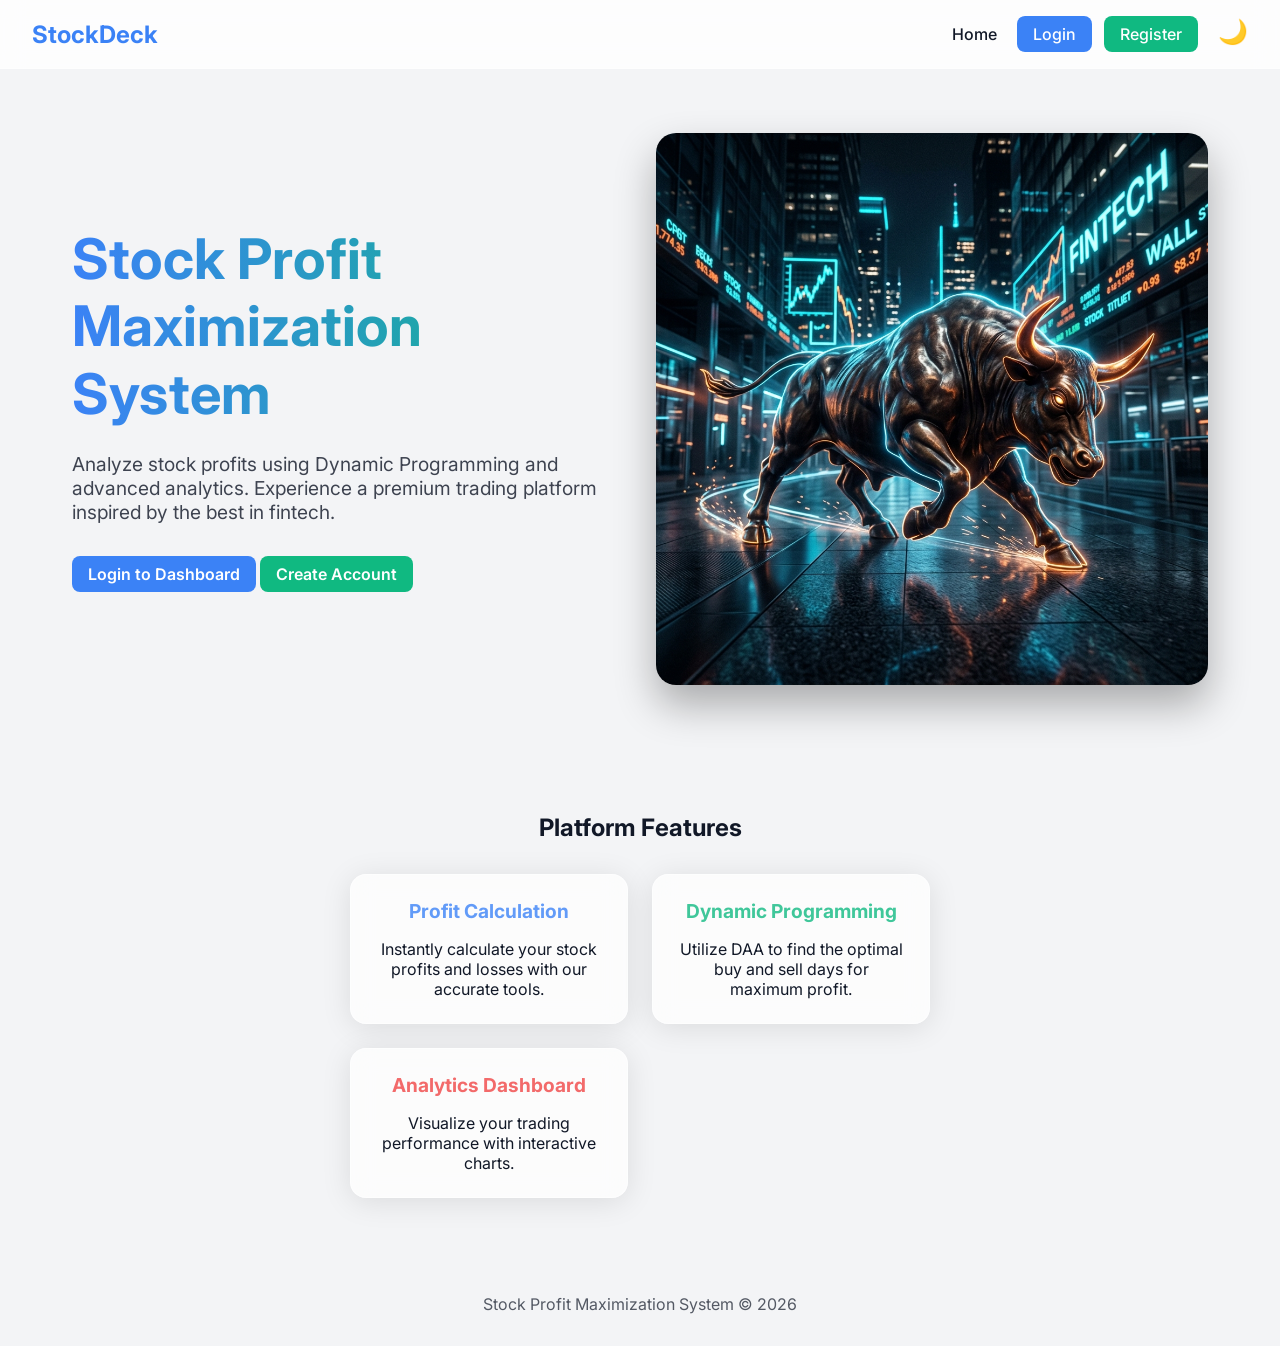
==== target/classes/static/index.html @ 5e8c015e "Initial commit: Stock Profit Maximization System" ====
<!DOCTYPE html>
<html lang="en" data-theme="dark">
<head>
    <meta charset="UTF-8">
    <meta name="viewport" content="width=device-width, initial-scale=1.0">
    <title>Stock Profit Maximization System</title>
    <link href="https://fonts.googleapis.com/css2?family=Inter:wght@400;500;600;700&display=swap" rel="stylesheet">
    <link rel="stylesheet" href="css/style.css">
</head>
<body>
    <nav>
        <a href="index.html" class="brand">StockDeck</a>
        <div class="links">
            <a href="index.html">Home</a>
            <a href="login.html" class="btn btn-primary" style="color: white; margin-left: 1rem;">Login</a>
            <a href="register.html" class="btn btn-success" style="color: white; margin-left: 0.5rem;">Register</a>
            <button id="theme-toggle" class="theme-toggle">☀️</button>
        </div>
    </nav>

    <main class="hero">
        <div class="hero-content">
            <h1>Stock Profit Maximization System</h1>
            <p>Analyze stock profits using Dynamic Programming and advanced analytics. Experience a premium trading platform inspired by the best in fintech.</p>
            <div>
                <a href="login.html" class="btn btn-primary">Login to Dashboard</a>
                <a href="register.html" class="btn btn-success">Create Account</a>
            </div>
        </div>
        <div class="hero-image">
            <!-- Premium Wall Street Bull Image -->
            <img src="img/bull.png" alt="Wall Street Charging Bull" />
        </div>
    </main>

    <!-- Features Section -->
    <section style="padding: 4rem 2rem; max-width: 1200px; margin: 0 auto;">
        <h2 style="text-align: center; margin-bottom: 2rem;">Platform Features</h2>
        <div class="stats-grid">
            <div class="glass-panel stat-card">
                <h3 style="font-size: 1.2rem; margin-bottom: 1rem; color: var(--primary-color);">Profit Calculation</h3>
                <p>Instantly calculate your stock profits and losses with our accurate tools.</p>
            </div>
            <div class="glass-panel stat-card">
                <h3 style="font-size: 1.2rem; margin-bottom: 1rem; color: var(--accent-color);">Dynamic Programming</h3>
                <p>Utilize DAA to find the optimal buy and sell days for maximum profit.</p>
            </div>
            <div class="glass-panel stat-card">
                <h3 style="font-size: 1.2rem; margin-bottom: 1rem; color: var(--danger-color);">Analytics Dashboard</h3>
                <p>Visualize your trading performance with interactive charts.</p>
            </div>
        </div>
    </section>

    <footer style="text-align: center; padding: 2rem; opacity: 0.7;">
        Stock Profit Maximization System &copy; 2026
    </footer>

    <script src="js/theme.js"></script>
    <script>
        // Redirect to dashboard if already logged in
        if (localStorage.getItem('userId')) {
            window.location.href = 'dashboard.html';
        }
    </script>
</body>
</html>
---- target/classes/static/css/style.css ----
:root {
    --bg-color: #f3f4f6;
    --text-color: #111827;
    --card-bg: rgba(255, 255, 255, 0.7);
    --card-border: rgba(255, 255, 255, 0.5);
    --primary-color: #3b82f6;
    --primary-hover: #2563eb;
    --accent-color: #10b981;
    --danger-color: #ef4444;
    --nav-bg: rgba(255, 255, 255, 0.8);
    --input-bg: rgba(255, 255, 255, 0.9);
}

[data-theme="dark"] {
    --bg-color: #0f172a;
    --text-color: #f8fafc;
    --card-bg: rgba(30, 41, 59, 0.7);
    --card-border: rgba(255, 255, 255, 0.1);
    --primary-color: #3b82f6;
    --primary-hover: #60a5fa;
    --accent-color: #10b981;
    --danger-color: #ef4444;
    --nav-bg: rgba(15, 23, 42, 0.8);
    --input-bg: rgba(30, 41, 59, 0.9);
}

* {
    margin: 0;
    padding: 0;
    box-sizing: border-box;
    font-family: 'Inter', -apple-system, BlinkMacSystemFont, "Segoe UI", Roboto, "Helvetica Neue", Arial, sans-serif;
    transition: background-color 0.3s ease, color 0.3s ease;
}

body {
    background-color: var(--bg-color);
    color: var(--text-color);
    min-height: 100vh;
    display: flex;
    flex-direction: column;
}

/* Glassmorphism Utilities */
.glass-panel {
    background: var(--card-bg);
    backdrop-filter: blur(12px);
    -webkit-backdrop-filter: blur(12px);
    border: 1px solid var(--card-border);
    border-radius: 16px;
    box-shadow: 0 4px 30px rgba(0, 0, 0, 0.1);
}

/* Navigation */
nav {
    display: flex;
    justify-content: space-between;
    align-items: center;
    padding: 1rem 2rem;
    position: sticky;
    top: 0;
    z-index: 50;
    background: var(--nav-bg);
    backdrop-filter: blur(12px);
    border-bottom: 1px solid var(--card-border);
}

nav .brand {
    font-size: 1.5rem;
    font-weight: 700;
    color: var(--primary-color);
    text-decoration: none;
}

nav .links a {
    color: var(--text-color);
    text-decoration: none;
    margin-left: 1.5rem;
    font-weight: 500;
}

nav .links a:hover {
    color: var(--primary-color);
}

/* Buttons */
.btn {
    padding: 0.5rem 1rem;
    border-radius: 8px;
    border: none;
    cursor: pointer;
    font-weight: 600;
    text-decoration: none;
    display: inline-block;
    transition: all 0.2s ease;
}

.btn-primary {
    background-color: var(--primary-color);
    color: white;
}

.btn-primary:hover {
    background-color: var(--primary-hover);
    transform: translateY(-2px);
}

.btn-success {
    background-color: var(--accent-color);
    color: white;
}

.btn-danger {
    background-color: var(--danger-color);
    color: white;
}

/* Hero Section */
.hero {
    display: flex;
    align-items: center;
    justify-content: space-between;
    padding: 4rem 2rem;
    max-width: 1200px;
    margin: 0 auto;
    gap: 2rem;
}

.hero-content {
    flex: 1;
}

.hero-content h1 {
    font-size: 3.5rem;
    line-height: 1.2;
    margin-bottom: 1.5rem;
    background: linear-gradient(to right, var(--primary-color), var(--accent-color));
    -webkit-background-clip: text;
    -webkit-text-fill-color: transparent;
}

.hero-content p {
    font-size: 1.2rem;
    opacity: 0.8;
    margin-bottom: 2rem;
}

.hero-image {
    flex: 1;
    display: flex;
    justify-content: center;
}

.hero-image img {
    max-width: 100%;
    border-radius: 20px;
    box-shadow: 0 20px 40px rgba(0,0,0,0.3);
    transition: transform 0.5s ease;
}

.hero-image img:hover {
    transform: scale(1.05) translateY(-10px);
}

/* Forms */
.form-container {
    max-width: 400px;
    margin: 4rem auto;
    padding: 2rem;
}

.form-group {
    margin-bottom: 1.5rem;
}

.form-group label {
    display: block;
    margin-bottom: 0.5rem;
    font-weight: 500;
}

.form-group input {
    width: 100%;
    padding: 0.75rem;
    border-radius: 8px;
    border: 1px solid var(--card-border);
    background: var(--input-bg);
    color: var(--text-color);
    font-size: 1rem;
}

/* Dashboard */
.dashboard {
    padding: 2rem;
    max-width: 1400px;
    margin: 0 auto;
    display: grid;
    grid-template-columns: 250px 1fr;
    gap: 2rem;
}

.sidebar {
    padding: 1.5rem;
    height: fit-content;
}

.sidebar ul {
    list-style: none;
}

.sidebar li {
    margin-bottom: 1rem;
}

.sidebar a {
    color: var(--text-color);
    text-decoration: none;
    font-weight: 500;
    display: block;
    padding: 0.5rem;
    border-radius: 8px;
}

.sidebar a:hover, .sidebar a.active {
    background: var(--primary-color);
    color: white;
}

.main-content {
    display: flex;
    flex-direction: column;
    gap: 2rem;
}

.stats-grid {
    display: grid;
    grid-template-columns: repeat(auto-fit, minmax(200px, 1fr));
    gap: 1.5rem;
}

.stat-card {
    padding: 1.5rem;
    text-align: center;
}

.stat-card h3 {
    font-size: 1rem;
    opacity: 0.8;
    margin-bottom: 0.5rem;
}

.stat-card .value {
    font-size: 2rem;
    font-weight: 700;
}

.charts-grid {
    display: grid;
    grid-template-columns: 1fr 2fr;
    gap: 1.5rem;
}

.chart-card {
    padding: 1.5rem;
    min-height: 300px;
}

/* Tables */
table {
    width: 100%;
    border-collapse: collapse;
}

th, td {
    padding: 1rem;
    text-align: left;
    border-bottom: 1px solid var(--card-border);
}

th {
    font-weight: 600;
    opacity: 0.8;
}

/* Theme Toggle */
.theme-toggle {
    background: none;
    border: none;
    color: var(--text-color);
    cursor: pointer;
    font-size: 1.5rem;
    margin-left: 1rem;
}

/* Alert */
.alert {
    padding: 1rem;
    border-radius: 8px;
    margin-bottom: 1rem;
    display: none;
}
.alert.success { background: rgba(16, 185, 129, 0.2); color: var(--accent-color); border: 1px solid var(--accent-color); display: block; }
.alert.error { background: rgba(239, 68, 68, 0.2); color: var(--danger-color); border: 1px solid var(--danger-color); display: block; }
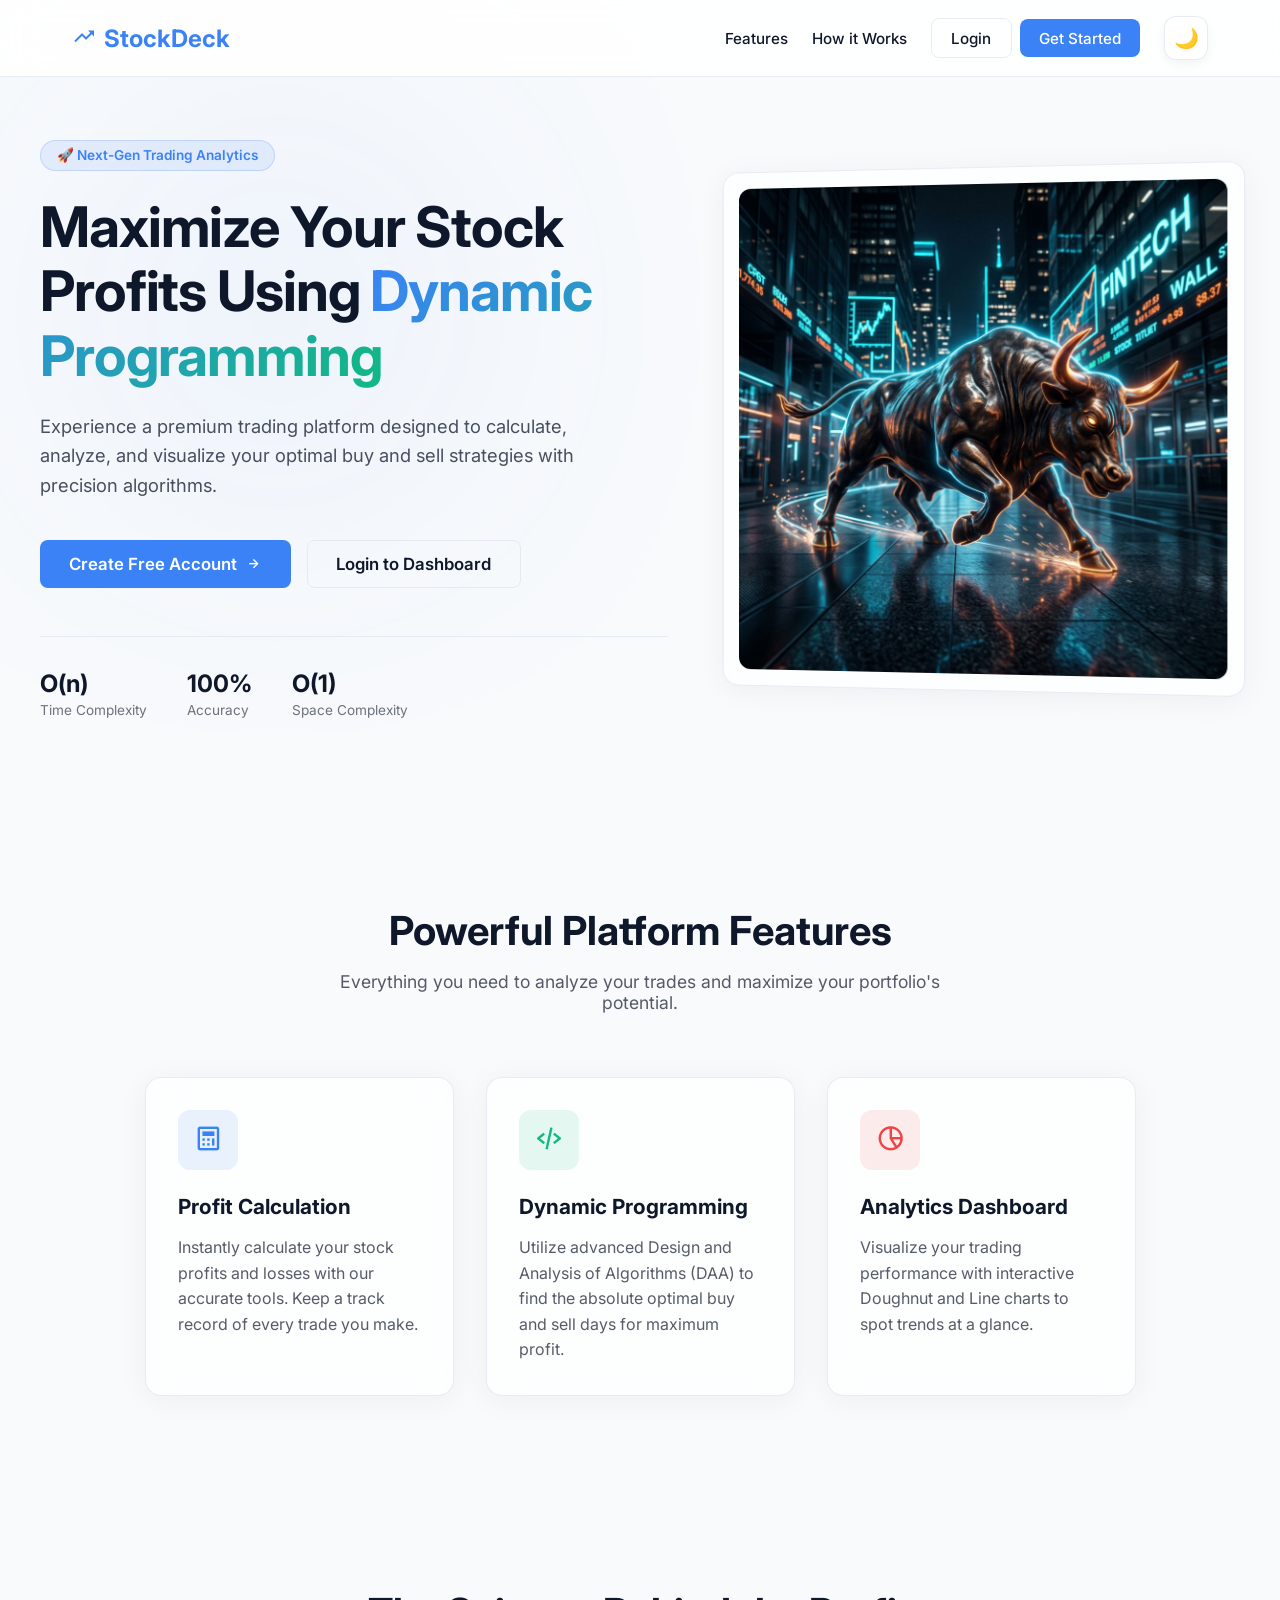
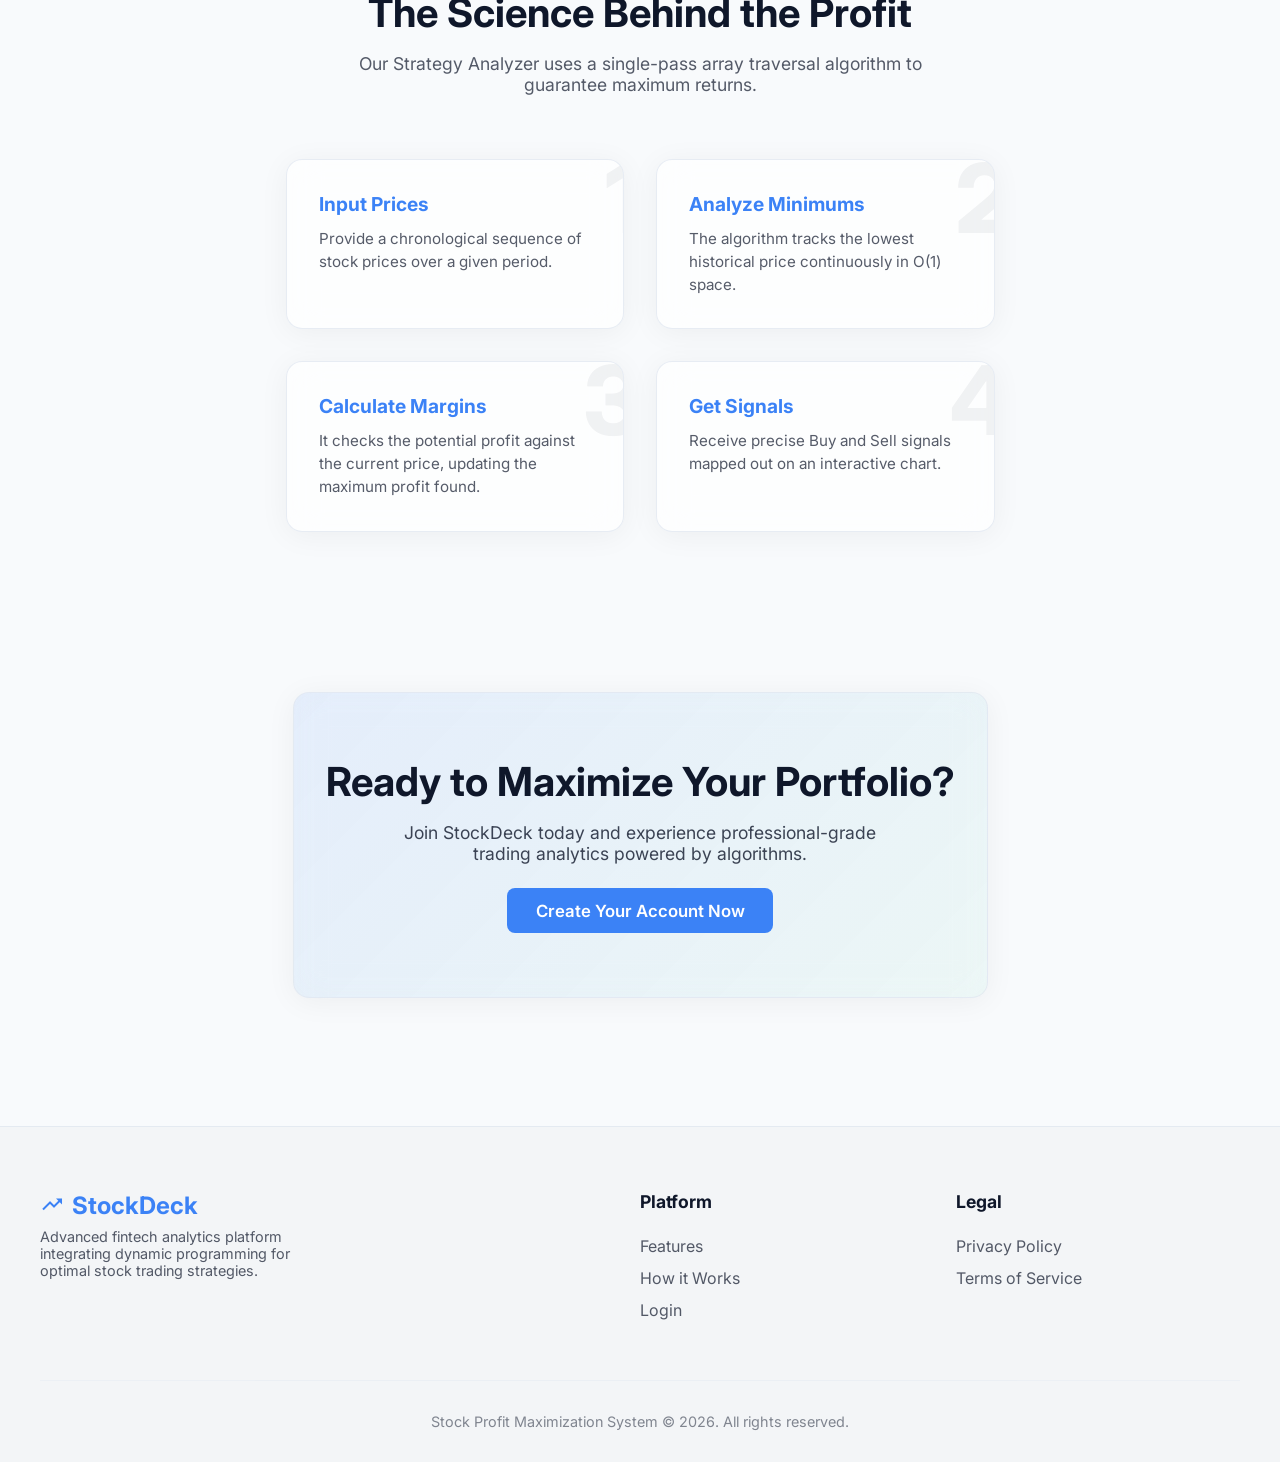
==== commit 7695192d: "Major update: Candlestick charts, PDF export, Profile settings, Mobile responsiveness" ====
--- a/target/classes/static/index.html
+++ b/target/classes/static/index.html
@@ -4,56 +4,160 @@
     <meta charset="UTF-8">
     <meta name="viewport" content="width=device-width, initial-scale=1.0">
     <title>Stock Profit Maximization System</title>
-    <link href="https://fonts.googleapis.com/css2?family=Inter:wght@400;500;600;700&display=swap" rel="stylesheet">
-    <link rel="stylesheet" href="css/style.css">
+    <link href="https://fonts.googleapis.com/css2?family=Inter:wght@300;400;500;600;700;800&display=swap" rel="stylesheet">
+    <link rel="stylesheet" href="css/style.css?v=2">
+    <!-- Boxicons for modern icons -->
+    <link href='https://unpkg.com/boxicons@2.1.4/css/boxicons.min.css' rel='stylesheet'>
 </head>
 <body>
-    <nav>
-        <a href="index.html" class="brand">StockDeck</a>
-        <div class="links">
-            <a href="index.html">Home</a>
-            <a href="login.html" class="btn btn-primary" style="color: white; margin-left: 1rem;">Login</a>
-            <a href="register.html" class="btn btn-success" style="color: white; margin-left: 0.5rem;">Register</a>
-            <button id="theme-toggle" class="theme-toggle">☀️</button>
+    <nav class="glass-nav">
+        <div class="nav-container">
+            <a href="index.html" class="brand">
+                <i class='bx bx-trending-up'></i> StockDeck
+            </a>
+            <div class="links">
+                <a href="#features">Features</a>
+                <a href="#how-it-works">How it Works</a>
+                <a href="login.html" class="btn btn-outline" style="margin-left: 1.5rem;">Login</a>
+                <a href="register.html" class="btn btn-primary" style="margin-left: 0.5rem;">Get Started</a>
+                <button id="theme-toggle" class="theme-toggle">☀️</button>
+            </div>
         </div>
     </nav>
 
-    <main class="hero">
-        <div class="hero-content">
-            <h1>Stock Profit Maximization System</h1>
-            <p>Analyze stock profits using Dynamic Programming and advanced analytics. Experience a premium trading platform inspired by the best in fintech.</p>
-            <div>
-                <a href="login.html" class="btn btn-primary">Login to Dashboard</a>
-                <a href="register.html" class="btn btn-success">Create Account</a>
+    <!-- Hero Section -->
+    <main class="hero-section">
+        <div class="hero-bg-glow"></div>
+        <div class="hero-container">
+            <div class="hero-content">
+                <div class="badge">🚀 Next-Gen Trading Analytics</div>
+                <h1>Maximize Your Stock Profits Using <span class="text-gradient">Dynamic Programming</span></h1>
+                <p>Experience a premium trading platform designed to calculate, analyze, and visualize your optimal buy and sell strategies with precision algorithms.</p>
+                <div class="hero-actions">
+                    <a href="register.html" class="btn btn-primary btn-lg">Create Free Account <i class='bx bx-right-arrow-alt'></i></a>
+                    <a href="login.html" class="btn btn-outline btn-lg">Login to Dashboard</a>
+                </div>
+                
+                <div class="hero-stats">
+                    <div class="stat-item">
+                        <span class="stat-num">O(n)</span>
+                        <span class="stat-label">Time Complexity</span>
+                    </div>
+                    <div class="stat-item">
+                        <span class="stat-num">100%</span>
+                        <span class="stat-label">Accuracy</span>
+                    </div>
+                    <div class="stat-item">
+                        <span class="stat-num">O(1)</span>
+                        <span class="stat-label">Space Complexity</span>
+                    </div>
+                </div>
             </div>
-        </div>
-        <div class="hero-image">
-            <!-- Premium Wall Street Bull Image -->
-            <img src="img/bull.png" alt="Wall Street Charging Bull" />
+            <div class="hero-image-wrapper">
+                <div class="glass-panel image-panel">
+                    <img src="img/bull.png" alt="Wall Street Charging Bull" />
+                </div>
+            </div>
         </div>
     </main>
 
     <!-- Features Section -->
-    <section style="padding: 4rem 2rem; max-width: 1200px; margin: 0 auto;">
-        <h2 style="text-align: center; margin-bottom: 2rem;">Platform Features</h2>
-        <div class="stats-grid">
-            <div class="glass-panel stat-card">
-                <h3 style="font-size: 1.2rem; margin-bottom: 1rem; color: var(--primary-color);">Profit Calculation</h3>
-                <p>Instantly calculate your stock profits and losses with our accurate tools.</p>
+    <section id="features" class="features-section">
+        <div class="section-header">
+            <h2>Powerful Platform Features</h2>
+            <p>Everything you need to analyze your trades and maximize your portfolio's potential.</p>
+        </div>
+        
+        <div class="features-grid">
+            <div class="glass-panel feature-card">
+                <div class="feature-icon" style="background: rgba(59, 130, 246, 0.1); color: var(--primary-color);">
+                    <i class='bx bx-calculator'></i>
+                </div>
+                <h3>Profit Calculation</h3>
+                <p>Instantly calculate your stock profits and losses with our accurate tools. Keep a track record of every trade you make.</p>
             </div>
-            <div class="glass-panel stat-card">
-                <h3 style="font-size: 1.2rem; margin-bottom: 1rem; color: var(--accent-color);">Dynamic Programming</h3>
-                <p>Utilize DAA to find the optimal buy and sell days for maximum profit.</p>
+            
+            <div class="glass-panel feature-card">
+                <div class="feature-icon" style="background: rgba(16, 185, 129, 0.1); color: var(--accent-color);">
+                    <i class='bx bx-code-alt'></i>
+                </div>
+                <h3>Dynamic Programming</h3>
+                <p>Utilize advanced Design and Analysis of Algorithms (DAA) to find the absolute optimal buy and sell days for maximum profit.</p>
             </div>
-            <div class="glass-panel stat-card">
-                <h3 style="font-size: 1.2rem; margin-bottom: 1rem; color: var(--danger-color);">Analytics Dashboard</h3>
-                <p>Visualize your trading performance with interactive charts.</p>
+            
+            <div class="glass-panel feature-card">
+                <div class="feature-icon" style="background: rgba(239, 68, 68, 0.1); color: var(--danger-color);">
+                    <i class='bx bx-pie-chart-alt-2'></i>
+                </div>
+                <h3>Analytics Dashboard</h3>
+                <p>Visualize your trading performance with interactive Doughnut and Line charts to spot trends at a glance.</p>
             </div>
         </div>
     </section>
 
-    <footer style="text-align: center; padding: 2rem; opacity: 0.7;">
-        Stock Profit Maximization System &copy; 2026
+    <!-- How it Works Section -->
+    <section id="how-it-works" class="how-it-works-section">
+        <div class="section-header">
+            <h2>The Science Behind the Profit</h2>
+            <p>Our Strategy Analyzer uses a single-pass array traversal algorithm to guarantee maximum returns.</p>
+        </div>
+        
+        <div class="steps-container">
+            <div class="glass-panel step-card">
+                <div class="step-number">1</div>
+                <h4>Input Prices</h4>
+                <p>Provide a chronological sequence of stock prices over a given period.</p>
+            </div>
+            <div class="glass-panel step-card">
+                <div class="step-number">2</div>
+                <h4>Analyze Minimums</h4>
+                <p>The algorithm tracks the lowest historical price continuously in O(1) space.</p>
+            </div>
+            <div class="glass-panel step-card">
+                <div class="step-number">3</div>
+                <h4>Calculate Margins</h4>
+                <p>It checks the potential profit against the current price, updating the maximum profit found.</p>
+            </div>
+            <div class="glass-panel step-card">
+                <div class="step-number">4</div>
+                <h4>Get Signals</h4>
+                <p>Receive precise Buy and Sell signals mapped out on an interactive chart.</p>
+            </div>
+        </div>
+    </section>
+
+    <!-- CTA Section -->
+    <section class="cta-section">
+        <div class="glass-panel cta-panel">
+            <h2>Ready to Maximize Your Portfolio?</h2>
+            <p>Join StockDeck today and experience professional-grade trading analytics powered by algorithms.</p>
+            <a href="register.html" class="btn btn-primary btn-lg" style="margin-top: 1.5rem;">Create Your Account Now</a>
+        </div>
+    </section>
+
+    <footer>
+        <div class="footer-content">
+            <div class="footer-brand">
+                <div class="brand"><i class='bx bx-trending-up'></i> StockDeck</div>
+                <p style="opacity: 0.7; font-size: 0.9rem; margin-top: 0.5rem; max-width: 300px;">
+                    Advanced fintech analytics platform integrating dynamic programming for optimal stock trading strategies.
+                </p>
+            </div>
+            <div class="footer-links">
+                <h4>Platform</h4>
+                <a href="#features">Features</a>
+                <a href="#how-it-works">How it Works</a>
+                <a href="login.html">Login</a>
+            </div>
+            <div class="footer-links">
+                <h4>Legal</h4>
+                <a href="#">Privacy Policy</a>
+                <a href="#">Terms of Service</a>
+            </div>
+        </div>
+        <div class="footer-bottom">
+            Stock Profit Maximization System &copy; 2026. All rights reserved.
+        </div>
     </footer>
 
     <script src="js/theme.js"></script>
--- a/target/classes/static/css/style.css
+++ b/target/classes/static/css/style.css
@@ -1,26 +1,26 @@
 :root {
-    --bg-color: #f3f4f6;
-    --text-color: #111827;
+    --bg-color: #f8fafc;
+    --text-color: #0f172a;
     --card-bg: rgba(255, 255, 255, 0.7);
-    --card-border: rgba(255, 255, 255, 0.5);
+    --card-border: rgba(226, 232, 240, 0.8);
     --primary-color: #3b82f6;
     --primary-hover: #2563eb;
     --accent-color: #10b981;
     --danger-color: #ef4444;
-    --nav-bg: rgba(255, 255, 255, 0.8);
+    --nav-bg: rgba(255, 255, 255, 0.85);
     --input-bg: rgba(255, 255, 255, 0.9);
 }
 
 [data-theme="dark"] {
     --bg-color: #0f172a;
     --text-color: #f8fafc;
-    --card-bg: rgba(30, 41, 59, 0.7);
+    --card-bg: rgba(30, 41, 59, 0.6);
     --card-border: rgba(255, 255, 255, 0.1);
     --primary-color: #3b82f6;
     --primary-hover: #60a5fa;
     --accent-color: #10b981;
     --danger-color: #ef4444;
-    --nav-bg: rgba(15, 23, 42, 0.8);
+    --nav-bg: rgba(15, 23, 42, 0.85);
     --input-bg: rgba(30, 41, 59, 0.9);
 }
 
@@ -29,7 +29,7 @@
     padding: 0;
     box-sizing: border-box;
     font-family: 'Inter', -apple-system, BlinkMacSystemFont, "Segoe UI", Roboto, "Helvetica Neue", Arial, sans-serif;
-    transition: background-color 0.3s ease, color 0.3s ease;
+    transition: background-color 0.3s ease, color 0.3s ease, border-color 0.3s ease;
 }
 
 body {
@@ -38,134 +38,405 @@
     min-height: 100vh;
     display: flex;
     flex-direction: column;
+    overflow-x: hidden;
 }
 
 /* Glassmorphism Utilities */
 .glass-panel {
     background: var(--card-bg);
-    backdrop-filter: blur(12px);
-    -webkit-backdrop-filter: blur(12px);
+    backdrop-filter: blur(16px);
+    -webkit-backdrop-filter: blur(16px);
     border: 1px solid var(--card-border);
     border-radius: 16px;
-    box-shadow: 0 4px 30px rgba(0, 0, 0, 0.1);
+    box-shadow: 0 4px 30px rgba(0, 0, 0, 0.05);
+}
+
+/* Typography Enhancements */
+.text-gradient {
+    background: linear-gradient(135deg, var(--primary-color), var(--accent-color));
+    -webkit-background-clip: text;
+    -webkit-text-fill-color: transparent;
 }
 
 /* Navigation */
-nav {
+.glass-nav {
+    position: fixed;
+    width: 100%;
+    top: 0;
+    z-index: 100;
+    background: var(--nav-bg);
+    backdrop-filter: blur(16px);
+    -webkit-backdrop-filter: blur(16px);
+    border-bottom: 1px solid var(--card-border);
+}
+
+.nav-container {
+    max-width: 1200px;
+    margin: 0 auto;
+    padding: 1rem 2rem;
     display: flex;
     justify-content: space-between;
     align-items: center;
-    padding: 1rem 2rem;
-    position: sticky;
-    top: 0;
-    z-index: 50;
-    background: var(--nav-bg);
-    backdrop-filter: blur(12px);
-    border-bottom: 1px solid var(--card-border);
-}
-
-nav .brand {
+}
+
+.brand {
     font-size: 1.5rem;
     font-weight: 700;
     color: var(--primary-color);
     text-decoration: none;
-}
-
-nav .links a {
+    display: flex;
+    align-items: center;
+    gap: 0.5rem;
+}
+
+.links {
+    display: flex;
+    align-items: center;
+}
+
+.links a {
     color: var(--text-color);
     text-decoration: none;
     margin-left: 1.5rem;
     font-weight: 500;
-}
-
-nav .links a:hover {
+    font-size: 0.95rem;
+    transition: color 0.2s ease;
+}
+
+.links a:hover:not(.btn) {
     color: var(--primary-color);
 }
 
 /* Buttons */
 .btn {
-    padding: 0.5rem 1rem;
+    padding: 0.6rem 1.2rem;
     border-radius: 8px;
     border: none;
     cursor: pointer;
     font-weight: 600;
     text-decoration: none;
-    display: inline-block;
+    display: inline-flex;
+    align-items: center;
+    justify-content: center;
+    gap: 0.5rem;
     transition: all 0.2s ease;
+}
+
+.btn-lg {
+    padding: 0.8rem 1.8rem;
+    font-size: 1.05rem;
 }
 
 .btn-primary {
     background-color: var(--primary-color);
-    color: white;
+    color: white !important;
 }
 
 .btn-primary:hover {
     background-color: var(--primary-hover);
     transform: translateY(-2px);
-}
-
-.btn-success {
-    background-color: var(--accent-color);
-    color: white;
-}
-
-.btn-danger {
-    background-color: var(--danger-color);
-    color: white;
-}
+    box-shadow: 0 10px 20px -10px var(--primary-hover);
+}
+
+.btn-outline {
+    background-color: transparent;
+    color: var(--text-color) !important;
+    border: 1px solid var(--card-border);
+}
+
+.btn-outline:hover {
+    border-color: var(--primary-color);
+    color: var(--primary-color) !important;
+}
+
+.btn-success { background-color: var(--accent-color); color: white; }
+.btn-danger { background-color: var(--danger-color); color: white; }
 
 /* Hero Section */
-.hero {
-    display: flex;
-    align-items: center;
-    justify-content: space-between;
-    padding: 4rem 2rem;
+.hero-section {
+    position: relative;
+    padding: 8rem 2rem 5rem;
+    min-height: 90vh;
+    display: flex;
+    align-items: center;
+}
+
+.hero-bg-glow {
+    position: absolute;
+    top: 20%;
+    left: 10%;
+    width: 300px;
+    height: 300px;
+    background: var(--primary-color);
+    filter: blur(150px);
+    opacity: 0.15;
+    z-index: -1;
+    border-radius: 50%;
+}
+
+.hero-container {
     max-width: 1200px;
     margin: 0 auto;
-    gap: 2rem;
-}
-
-.hero-content {
-    flex: 1;
+    display: grid;
+    grid-template-columns: 1.2fr 1fr;
+    gap: 3rem;
+    align-items: center;
+}
+
+.hero-content .badge {
+    display: inline-block;
+    padding: 0.4rem 1rem;
+    background: rgba(59, 130, 246, 0.1);
+    color: var(--primary-color);
+    border-radius: 20px;
+    font-size: 0.85rem;
+    font-weight: 600;
+    margin-bottom: 1.5rem;
+    border: 1px solid rgba(59, 130, 246, 0.2);
 }
 
 .hero-content h1 {
     font-size: 3.5rem;
-    line-height: 1.2;
+    line-height: 1.15;
     margin-bottom: 1.5rem;
-    background: linear-gradient(to right, var(--primary-color), var(--accent-color));
-    -webkit-background-clip: text;
-    -webkit-text-fill-color: transparent;
+    letter-spacing: -0.02em;
 }
 
 .hero-content p {
+    font-size: 1.15rem;
+    opacity: 0.75;
+    margin-bottom: 2.5rem;
+    line-height: 1.6;
+    max-width: 90%;
+}
+
+.hero-actions {
+    display: flex;
+    gap: 1rem;
+    margin-bottom: 3rem;
+}
+
+.hero-stats {
+    display: flex;
+    gap: 2.5rem;
+    border-top: 1px solid var(--card-border);
+    padding-top: 2rem;
+}
+
+.stat-item {
+    display: flex;
+    flex-direction: column;
+}
+
+.stat-num {
+    font-size: 1.5rem;
+    font-weight: 700;
+    color: var(--text-color);
+}
+
+.stat-label {
+    font-size: 0.85rem;
+    opacity: 0.6;
+    margin-top: 0.25rem;
+}
+
+.hero-image-wrapper {
+    position: relative;
+}
+
+.image-panel {
+    padding: 1rem;
+    transform: perspective(1000px) rotateY(-5deg);
+    transition: transform 0.5s ease;
+}
+
+.image-panel:hover {
+    transform: perspective(1000px) rotateY(0deg) scale(1.02);
+}
+
+.image-panel img {
+    width: 100%;
+    border-radius: 12px;
+    display: block;
+}
+
+/* Sections */
+.features-section, .how-it-works-section {
+    padding: 6rem 2rem;
+    max-width: 1200px;
+    margin: 0 auto;
+}
+
+.section-header {
+    text-align: center;
+    margin-bottom: 4rem;
+    max-width: 600px;
+    margin-left: auto;
+    margin-right: auto;
+}
+
+.section-header h2 {
+    font-size: 2.5rem;
+    margin-bottom: 1rem;
+}
+
+.section-header p {
+    font-size: 1.1rem;
+    opacity: 0.7;
+}
+
+/* Feature Grid */
+.features-grid {
+    display: grid;
+    grid-template-columns: repeat(auto-fit, minmax(300px, 1fr));
+    gap: 2rem;
+}
+
+.feature-card {
+    padding: 2rem;
+    transition: transform 0.3s ease;
+}
+
+.feature-card:hover {
+    transform: translateY(-5px);
+}
+
+.feature-icon {
+    width: 60px;
+    height: 60px;
+    border-radius: 12px;
+    display: flex;
+    align-items: center;
+    justify-content: center;
+    font-size: 1.8rem;
+    margin-bottom: 1.5rem;
+}
+
+.feature-card h3 {
+    font-size: 1.3rem;
+    margin-bottom: 1rem;
+}
+
+.feature-card p {
+    opacity: 0.7;
+    line-height: 1.6;
+}
+
+/* Steps Container */
+.steps-container {
+    display: grid;
+    grid-template-columns: repeat(auto-fit, minmax(250px, 1fr));
+    gap: 2rem;
+}
+
+.step-card {
+    padding: 2rem;
+    position: relative;
+    overflow: hidden;
+}
+
+.step-number {
+    position: absolute;
+    top: -20px;
+    right: -20px;
+    font-size: 6rem;
+    font-weight: 800;
+    opacity: 0.05;
+    color: var(--text-color);
+}
+
+.step-card h4 {
     font-size: 1.2rem;
+    margin-bottom: 0.75rem;
+    color: var(--primary-color);
+}
+
+.step-card p {
+    opacity: 0.7;
+    font-size: 0.95rem;
+    line-height: 1.5;
+}
+
+/* CTA Section */
+.cta-section {
+    padding: 4rem 2rem;
+    max-width: 1000px;
+    margin: 0 auto 4rem;
+}
+
+.cta-panel {
+    padding: 4rem 2rem;
+    text-align: center;
+    background: linear-gradient(135deg, rgba(59, 130, 246, 0.1), rgba(16, 185, 129, 0.05));
+}
+
+.cta-panel h2 {
+    font-size: 2.5rem;
+    margin-bottom: 1rem;
+}
+
+.cta-panel p {
+    font-size: 1.1rem;
     opacity: 0.8;
-    margin-bottom: 2rem;
-}
-
-.hero-image {
-    flex: 1;
-    display: flex;
-    justify-content: center;
-}
-
-.hero-image img {
-    max-width: 100%;
-    border-radius: 20px;
-    box-shadow: 0 20px 40px rgba(0,0,0,0.3);
-    transition: transform 0.5s ease;
-}
-
-.hero-image img:hover {
-    transform: scale(1.05) translateY(-10px);
+    max-width: 500px;
+    margin: 0 auto;
+}
+
+/* Footer */
+footer {
+    border-top: 1px solid var(--card-border);
+    padding: 4rem 2rem 2rem;
+    margin-top: auto;
+    background: rgba(0,0,0,0.02);
+}
+
+[data-theme="dark"] footer {
+    background: rgba(255,255,255,0.02);
+}
+
+.footer-content {
+    max-width: 1200px;
+    margin: 0 auto;
+    display: grid;
+    grid-template-columns: 2fr 1fr 1fr;
+    gap: 2rem;
+    margin-bottom: 3rem;
+}
+
+.footer-links h4 {
+    margin-bottom: 1.5rem;
+    font-size: 1.1rem;
+}
+
+.footer-links a {
+    display: block;
+    color: var(--text-color);
+    text-decoration: none;
+    opacity: 0.7;
+    margin-bottom: 0.75rem;
+    transition: opacity 0.2s ease;
+}
+
+.footer-links a:hover {
+    opacity: 1;
+    color: var(--primary-color);
+}
+
+.footer-bottom {
+    max-width: 1200px;
+    margin: 0 auto;
+    text-align: center;
+    padding-top: 2rem;
+    border-top: 1px solid var(--card-border);
+    opacity: 0.5;
+    font-size: 0.9rem;
 }
 
 /* Forms */
 .form-container {
-    max-width: 400px;
-    margin: 4rem auto;
-    padding: 2rem;
+    max-width: 450px;
+    margin: 8rem auto 4rem;
+    padding: 2.5rem;
 }
 
 .form-group {
@@ -176,31 +447,74 @@
     display: block;
     margin-bottom: 0.5rem;
     font-weight: 500;
+    font-size: 0.95rem;
 }
 
 .form-group input {
     width: 100%;
-    padding: 0.75rem;
+    padding: 0.85rem;
     border-radius: 8px;
     border: 1px solid var(--card-border);
     background: var(--input-bg);
     color: var(--text-color);
     font-size: 1rem;
-}
-
-/* Dashboard */
-.dashboard {
-    padding: 2rem;
-    max-width: 1400px;
-    margin: 0 auto;
-    display: grid;
-    grid-template-columns: 250px 1fr;
-    gap: 2rem;
+    outline: none;
+    transition: border-color 0.2s;
+}
+
+.form-group input:focus {
+    border-color: var(--primary-color);
+}
+
+/* Dashboard App Shell */
+.app-container {
+    display: flex;
+    flex: 1;
+    margin-top: 70px; /* Height of the top nav */
+    min-height: calc(100vh - 70px);
+    background: var(--bg-color);
+}
+
+.topbar {
+    height: 70px;
+    width: 100%;
+    position: fixed;
+    top: 0;
+    left: 0;
+    z-index: 1000;
+    background: var(--nav-bg);
+    backdrop-filter: blur(24px);
+    -webkit-backdrop-filter: blur(24px);
+    border-bottom: 1px solid var(--card-border);
+    display: flex;
+    justify-content: space-between;
+    align-items: center;
+    padding: 0 2.5rem;
+    box-shadow: 0 4px 30px rgba(0, 0, 0, 0.05);
+}
+
+.topbar .brand {
+    font-size: 1.5rem;
+    font-weight: 700;
+    color: var(--primary-color);
+    text-decoration: none;
+    letter-spacing: -0.02em;
 }
 
 .sidebar {
-    padding: 1.5rem;
-    height: fit-content;
+    width: 280px;
+    background: var(--card-bg);
+    backdrop-filter: blur(24px);
+    -webkit-backdrop-filter: blur(24px);
+    border-right: 1px solid var(--card-border);
+    padding: 2rem 1.5rem;
+    height: calc(100vh - 70px);
+    position: fixed;
+    left: 0;
+    top: 70px;
+    overflow-y: auto;
+    z-index: 900;
+    box-shadow: 4px 0 24px rgba(0, 0, 0, 0.02);
 }
 
 .sidebar ul {
@@ -208,49 +522,81 @@
 }
 
 .sidebar li {
-    margin-bottom: 1rem;
+    margin-bottom: 0.5rem;
 }
 
 .sidebar a {
     color: var(--text-color);
     text-decoration: none;
     font-weight: 500;
-    display: block;
-    padding: 0.5rem;
-    border-radius: 8px;
-}
-
-.sidebar a:hover, .sidebar a.active {
+    display: flex;
+    align-items: center;
+    gap: 0.75rem;
+    padding: 0.85rem 1.25rem;
+    border-radius: 12px;
+    transition: all 0.2s cubic-bezier(0.4, 0, 0.2, 1);
+    opacity: 0.8;
+}
+
+.sidebar a:hover {
+    background: rgba(59, 130, 246, 0.08);
+    color: var(--primary-color);
+    opacity: 1;
+}
+
+.sidebar a.active {
     background: var(--primary-color);
     color: white;
+    opacity: 1;
+    box-shadow: 0 4px 14px rgba(59, 130, 246, 0.3);
+    font-weight: 600;
 }
 
 .main-content {
+    flex: 1;
+    margin-left: 280px;
+    padding: 2.5rem 3.5rem;
     display: flex;
     flex-direction: column;
     gap: 2rem;
+    width: calc(100% - 280px);
 }
 
 .stats-grid {
     display: grid;
-    grid-template-columns: repeat(auto-fit, minmax(200px, 1fr));
+    grid-template-columns: repeat(auto-fit, minmax(240px, 1fr));
     gap: 1.5rem;
 }
 
 .stat-card {
-    padding: 1.5rem;
-    text-align: center;
+    padding: 1.75rem;
+    text-align: left;
+    border-radius: 20px;
+    position: relative;
+    overflow: hidden;
+    box-shadow: 0 8px 32px rgba(0, 0, 0, 0.04);
+}
+
+.stat-card::after {
+    content: '';
+    position: absolute;
+    top: 0; left: 0; right: 0; bottom: 0;
+    background: linear-gradient(135deg, rgba(255,255,255,0.1), rgba(255,255,255,0));
+    pointer-events: none;
 }
 
 .stat-card h3 {
-    font-size: 1rem;
-    opacity: 0.8;
-    margin-bottom: 0.5rem;
+    font-size: 0.95rem;
+    opacity: 0.7;
+    margin-bottom: 0.75rem;
+    font-weight: 600;
+    letter-spacing: 0.02em;
 }
 
 .stat-card .value {
-    font-size: 2rem;
+    font-size: 2.5rem;
     font-weight: 700;
+    letter-spacing: -0.04em;
 }
 
 .charts-grid {
@@ -261,17 +607,37 @@
 
 .chart-card {
     padding: 1.5rem;
+    border-radius: 20px;
+    box-shadow: 0 8px 32px rgba(0, 0, 0, 0.04);
+    display: flex;
+    flex-direction: column;
+}
+
+.chart-container {
+    position: relative;
+    flex-grow: 1;
     min-height: 300px;
+    width: 100%;
 }
 
 /* Tables */
+.table-container {
+    width: 100%;
+    overflow-x: auto;
+    border-radius: 16px;
+    background: var(--card-bg);
+    border: 1px solid var(--card-border);
+    box-shadow: 0 8px 32px rgba(0, 0, 0, 0.04);
+}
+
 table {
     width: 100%;
     border-collapse: collapse;
+    white-space: nowrap;
 }
 
 th, td {
-    padding: 1rem;
+    padding: 1.25rem 1.5rem;
     text-align: left;
     border-bottom: 1px solid var(--card-border);
 }
@@ -279,24 +645,314 @@
 th {
     font-weight: 600;
     opacity: 0.8;
+    text-transform: uppercase;
+    font-size: 0.75rem;
+    letter-spacing: 0.05em;
+    background: rgba(0, 0, 0, 0.02);
+}
+
+[data-theme="dark"] th {
+    background: rgba(255, 255, 255, 0.02);
+}
+
+tr:last-child td {
+    border-bottom: none;
+}
+
+tr:hover td {
+    background: rgba(0, 0, 0, 0.02);
+}
+
+[data-theme="dark"] tr:hover td {
+    background: rgba(255, 255, 255, 0.02);
 }
 
 /* Theme Toggle */
 .theme-toggle {
-    background: none;
-    border: none;
+    background: var(--card-bg);
+    border: 1px solid var(--card-border);
     color: var(--text-color);
     cursor: pointer;
-    font-size: 1.5rem;
-    margin-left: 1rem;
+    font-size: 1.25rem;
+    margin-left: 1.5rem;
+    display: flex;
+    align-items: center;
+    justify-content: center;
+    width: 44px;
+    height: 44px;
+    border-radius: 12px;
+    transition: all 0.2s cubic-bezier(0.4, 0, 0.2, 1);
+    box-shadow: 0 4px 12px rgba(0, 0, 0, 0.05);
+}
+
+.theme-toggle:hover {
+    transform: translateY(-2px);
+    box-shadow: 0 6px 16px rgba(0, 0, 0, 0.08);
 }
 
 /* Alert */
 .alert {
-    padding: 1rem;
+    padding: 1.25rem;
+    border-radius: 12px;
+    margin-bottom: 1.5rem;
+    display: none;
+    font-size: 0.95rem;
+    font-weight: 500;
+    box-shadow: 0 4px 12px rgba(0, 0, 0, 0.05);
+}
+.alert.success { background: rgba(16, 185, 129, 0.1); color: var(--accent-color); border: 1px solid rgba(16, 185, 129, 0.2); display: block; }
+.alert.error { background: rgba(239, 68, 68, 0.1); color: var(--danger-color); border: 1px solid rgba(239, 68, 68, 0.2); display: block; }
+
+/* Responsive tweaks */
+@media (max-width: 992px) {
+    .main-content {
+        margin-left: 0;
+        width: 100%;
+        padding: 2rem;
+    }
+    .sidebar {
+        display: none; /* In a real app, we'd use a hamburger menu here, but keeping it simple */
+    }
+    .charts-grid {
+        grid-template-columns: 1fr;
+    }
+}
+
+@media (max-width: 900px) {
+    .hero-container {
+        grid-template-columns: 1fr;
+        text-align: center;
+    }
+    
+    .hero-actions {
+        justify-content: center;
+    }
+    
+    .hero-stats {
+        justify-content: center;
+    }
+}
+
+@media (max-width: 600px) {
+    .hero-content h1 {
+        font-size: 2.5rem;
+    }
+    
+    .nav-container .links a:not(.btn) {
+        display: none;
+    }
+    
+    .main-content {
+        padding: 1.5rem 1rem;
+    }
+    
+    .topbar {
+        padding: 0 1.5rem;
+    }
+}
+
+/* Toast Notifications */
+.toast-container {
+    position: fixed;
+    bottom: 2rem;
+    right: 2rem;
+    z-index: 9999;
+    display: flex;
+    flex-direction: column;
+    gap: 1rem;
+}
+
+.toast {
+    padding: 1rem 1.5rem;
+    border-radius: 12px;
+    background: var(--card-bg);
+    backdrop-filter: blur(24px);
+    border: 1px solid var(--card-border);
+    box-shadow: 0 8px 32px rgba(0, 0, 0, 0.1);
+    color: var(--text-color);
+    font-weight: 500;
+    font-size: 0.95rem;
+    display: flex;
+    align-items: center;
+    gap: 0.75rem;
+    transform: translateX(120%);
+    transition: transform 0.3s cubic-bezier(0.175, 0.885, 0.32, 1.275), opacity 0.3s;
+}
+
+.toast.show {
+    transform: translateX(0);
+}
+
+.toast.success { border-left: 4px solid var(--accent-color); }
+.toast.error { border-left: 4px solid var(--danger-color); }
+
+/* Skeleton Loader */
+@keyframes shimmer {
+    0% { background-position: -1000px 0; }
+    100% { background-position: 1000px 0; }
+}
+
+.skeleton {
+    background: linear-gradient(90deg, rgba(128,128,128,0.1) 25%, rgba(128,128,128,0.2) 50%, rgba(128,128,128,0.1) 75%);
+    background-size: 1000px 100%;
+    animation: shimmer 2s infinite linear;
     border-radius: 8px;
+    color: transparent !important;
+    pointer-events: none;
+}
+
+.skeleton * {
+    visibility: hidden;
+}
+
+/* DataTables Overrides for Dark Mode */
+.dataTables_wrapper {
+    margin-top: 1rem;
+}
+.dataTables_wrapper .dataTables_length, .dataTables_wrapper .dataTables_filter, 
+.dataTables_wrapper .dataTables_info, .dataTables_wrapper .dataTables_processing, 
+.dataTables_wrapper .dataTables_paginate {
+    color: var(--text-color) !important;
+    font-size: 0.9rem;
     margin-bottom: 1rem;
+}
+.dataTables_wrapper .dataTables_paginate .paginate_button {
+    color: var(--text-color) !important;
+    background: var(--card-bg);
+    border: 1px solid var(--card-border);
+    border-radius: 8px;
+    margin-left: 0.25rem;
+}
+.dataTables_wrapper .dataTables_paginate .paginate_button.current, 
+.dataTables_wrapper .dataTables_paginate .paginate_button:hover {
+    background: var(--primary-color) !important;
+    color: white !important;
+    border-color: var(--primary-color);
+}
+table.dataTable.no-footer {
+    border-bottom: 1px solid var(--card-border) !important;
+}
+
+/* Activity Feed */
+.activity-feed {
+    display: flex;
+    flex-direction: column;
+    gap: 1.2rem;
+    margin-top: 1rem;
+}
+
+.activity-item {
+    display: flex;
+    gap: 1rem;
+    align-items: flex-start;
+    position: relative;
+}
+
+.activity-item::before {
+    content: '';
+    position: absolute;
+    left: 11px;
+    top: 24px;
+    bottom: -1.2rem;
+    width: 2px;
+    background: var(--card-border);
+}
+
+.activity-item:last-child::before {
     display: none;
 }
-.alert.success { background: rgba(16, 185, 129, 0.2); color: var(--accent-color); border: 1px solid var(--accent-color); display: block; }
-.alert.error { background: rgba(239, 68, 68, 0.2); color: var(--danger-color); border: 1px solid var(--danger-color); display: block; }
+
+.activity-dot {
+    width: 24px;
+    height: 24px;
+    border-radius: 50%;
+    display: flex;
+    align-items: center;
+    justify-content: center;
+    font-size: 0.7rem;
+    color: white;
+    z-index: 1;
+}
+
+.activity-dot.profit { background: var(--accent-color); }
+.activity-dot.loss { background: var(--danger-color); }
+
+.activity-content {
+    flex: 1;
+    background: rgba(255,255,255,0.03);
+    padding: 0.75rem 1rem;
+    border-radius: 8px;
+    border: 1px solid var(--card-border);
+}
+
+.activity-title {
+    font-weight: 600;
+    font-size: 0.95rem;
+    margin-bottom: 0.25rem;
+}
+
+.activity-meta {
+    font-size: 0.8rem;
+    opacity: 0.7;
+}
+
+/* Ambient Glow Background */
+.ambient-glow {
+    position: absolute;
+    top: -100px;
+    left: -100px;
+    width: 400px;
+    height: 400px;
+    background: radial-gradient(circle, rgba(59, 130, 246, 0.15) 0%, rgba(0, 0, 0, 0) 70%);
+    border-radius: 50%;
+    z-index: -1;
+    pointer-events: none;
+}
+
+/* Segmented Control */
+.segmented-control {
+    display: flex;
+    background: rgba(255, 255, 255, 0.05);
+    border: 1px solid var(--card-border);
+    border-radius: 12px;
+    padding: 4px;
+    margin-bottom: 1.5rem;
+    position: relative;
+}
+
+.segmented-btn {
+    flex: 1;
+    text-align: center;
+    padding: 0.75rem 1rem;
+    font-size: 0.95rem;
+    font-weight: 500;
+    color: var(--text-color);
+    background: transparent;
+    border: none;
+    border-radius: 8px;
+    cursor: pointer;
+    z-index: 2;
+    transition: color 0.3s ease;
+}
+
+.segmented-btn.active {
+    color: white;
+}
+
+.segment-highlight {
+    position: absolute;
+    top: 4px;
+    bottom: 4px;
+    left: 4px;
+    width: calc(50% - 4px);
+    background: var(--primary-color);
+    border-radius: 8px;
+    z-index: 1;
+    transition: transform 0.3s cubic-bezier(0.175, 0.885, 0.32, 1.275);
+}
+
+/* Form Polish */
+.form-group input:focus, .form-group select:focus {
+    border-color: var(--primary-color);
+    box-shadow: 0 0 0 3px rgba(59, 130, 246, 0.1);
+}
